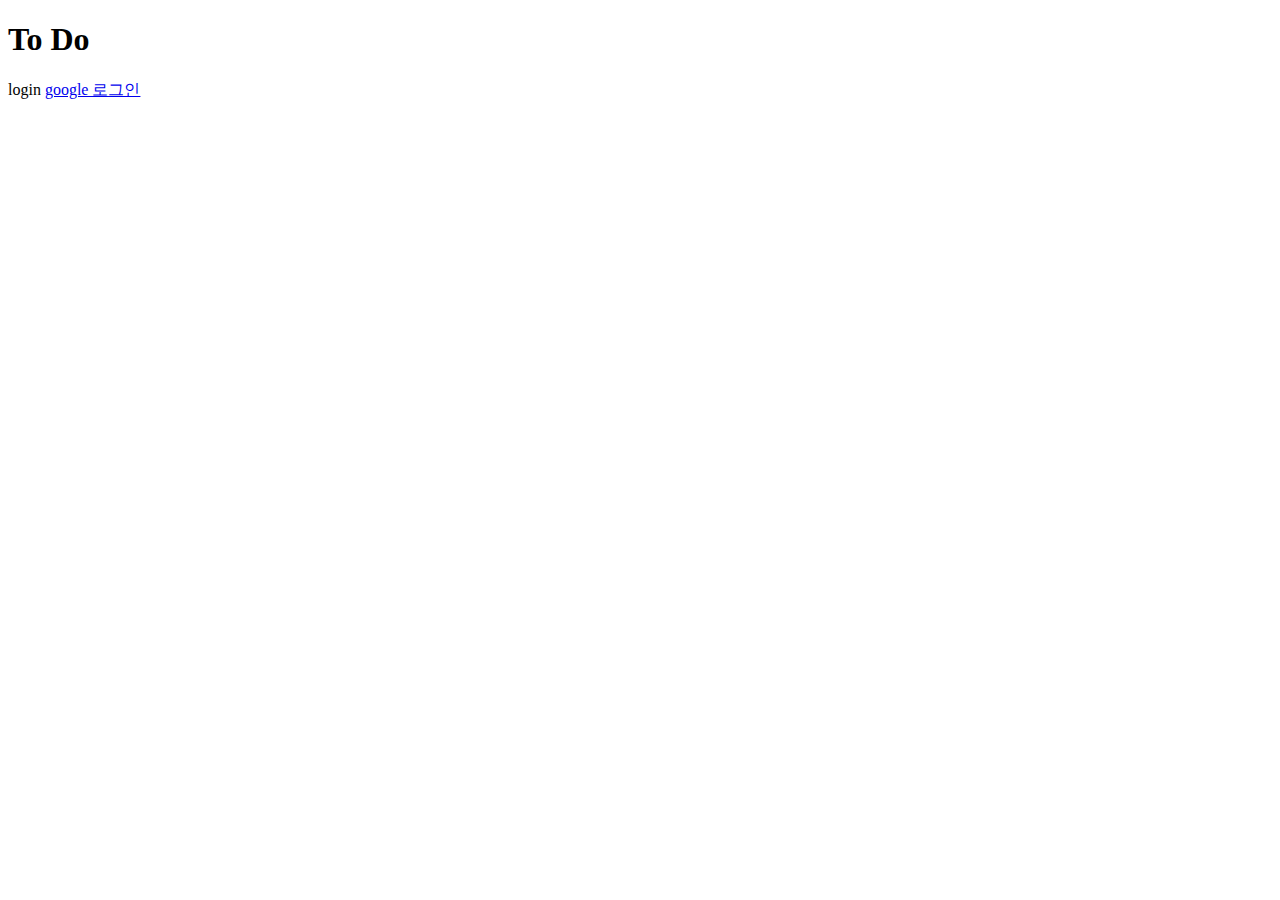
==== src/main/resources/templates/index.html @ d854842e "프론트 파일 추가" ====
<!DOCTYPE html>
<html>
<head>
	<meta name="viewport" content="width=device-width, initial-scale=1">
	<title>로그인</title>
	<meta charset="utf-8">
	<link href="https://fonts.googleapis.com/css?family=Noto+Sans+KR:100,300,400,500,700,900|Open+Sans+Condensed:300|Rock+Salt&display=swap" rel="stylesheet"> 
	<link rel="stylesheet" type="text/css" href="/css/login.css">
</head>
<body>
	<div id="container">
		<section>
			<div class="inner">
				<h1 class="logo">To Do</h1>
				<div class="loginbtn">
					<label>login</label>
					<a href="/login">google 로그인</a>
				</div>
			</div>
		</section>
	</div>
</body>
</html>
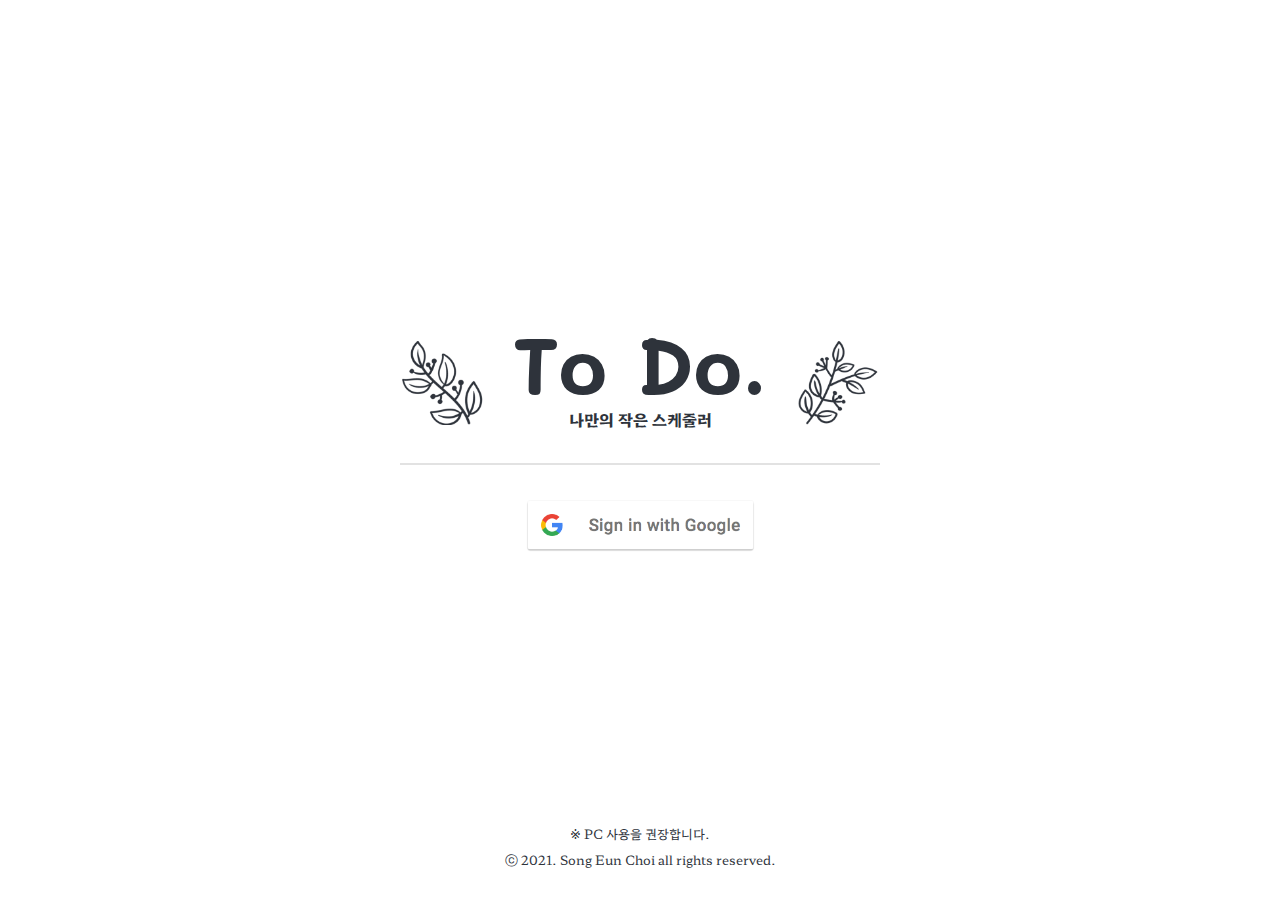
==== commit 9d69aeb8: "로그인 화면 디자인 수정" ====
--- a/src/main/resources/templates/index.html
+++ b/src/main/resources/templates/index.html
@@ -1,23 +1,36 @@
 <!DOCTYPE html>
-<html>
+<html xmlns:th="http://www.thymeleaf.org">
 <head>
 	<meta name="viewport" content="width=device-width, initial-scale=1">
-	<title>로그인</title>
+	<title>ToDo. | 로그인</title>
 	<meta charset="utf-8">
-	<link href="https://fonts.googleapis.com/css?family=Noto+Sans+KR:100,300,400,500,700,900|Open+Sans+Condensed:300|Rock+Salt&display=swap" rel="stylesheet"> 
-	<link rel="stylesheet" type="text/css" href="/css/login.css">
+	<link rel="preconnect" href="https://fonts.googleapis.com">
+	<link rel="preconnect" href="https://fonts.gstatic.com" crossorigin>
+	<link href="https://fonts.googleapis.com/css2?family=Hahmlet:wght@400&family=Mali:ital,wght@1,200&display=swap" rel="stylesheet">
+	<link rel="stylesheet" type="text/css" href="../static/css/login.css">
 </head>
 <body>
-	<div id="container">
-		<section>
-			<div class="inner">
-				<h1 class="logo">To Do</h1>
-				<div class="loginbtn">
-					<label>login</label>
-					<a href="/login">google 로그인</a>
-				</div>
-			</div>
-		</section>
+<div id="container">
+	<section id="section">
+		<h1 id="title_logo">To Do.</h1>
+		<h2>나만의 작은 스케줄러</h2>
+		<div id="loginBtn_group">
+			<label>login</label>
+			<a href="/login" id="loginBtn_google">google 로그인</a>
+		</div>
+	</section>
+	<div id="text_group">
+		<p>※ PC 사용을 권장합니다.</p>
+		<p id="copyright">ⓒ 2021. Song Eun Choi all rights reserved.</p>
 	</div>
+</div>
+<script th:if="${errorType != null}" th:inline="javascript">
+    let errorMsg = [[${errorType}]];
+    if (errorMsg === 'loginFail') {
+        alert('로그인 실패');
+    } else if (errorMsg === 'logout') {
+        alert('로그아웃 완료');
+    }
+</script>
 </body>
 </html>--- a/src/main/resources/static/css/login.css
+++ b/src/main/resources/static/css/login.css
@@ -0,0 +1,163 @@
+body{
+  max-width: 1920px;
+  display: table;
+  position: relative;
+  margin: 0 auto;
+  padding: 0;
+  overflow: hidden;
+  background-color: #fff;
+  font-family: 'Hahmlet', serif;
+  color: #2e333b;
+}
+#container{
+  display: table-cell;
+  vertical-align: middle;
+  width: 100vw;
+  height: 100vh;
+  position: relative;
+}
+#section{
+  max-width: 480px;
+  margin: 0 auto;
+  padding: 2em 2em;
+  background-color: #fff;
+  border-radius: 5px;
+  text-align: center;
+  animation: fadeIn 1.5s ease-in;
+}
+@keyframes fadeIn{
+  0%{
+    opacity: 0%;
+  }
+  100%{
+    opacity: 100%;
+  }
+}
+
+/* title -------------------------------------------------- */
+#title_logo{
+  margin: 0 auto;
+  padding: 0;
+  font-size: 5em;
+  font-family: 'Mali', cursive;
+  box-sizing: border-box;
+  position: relative;
+  height: 96px;
+}
+#title_logo::before{
+  content: "";
+  background: url(../img/title-ptn-left.png);
+  background-size: contain;
+  background-position: center center;
+  background-repeat: no-repeat;
+  width: 84px;
+  height: 84px;
+  display: inline-block;
+  position: absolute;
+  top: calc(75% - 42px);
+  left: 0;
+  z-index: 10;
+  animation: left 4s infinite;
+}
+@keyframes left{
+  0%{
+    transform: rotate(10deg);
+  }
+  50%{
+    transform: rotate(0deg);
+  }
+  100%{
+    transform: rotate(10deg);
+  }
+}
+#title_logo::after{
+  content: "";
+  background: url(../img/title-ptn-right.png);
+  background-size: contain;
+  background-position: center center;
+  background-repeat: no-repeat;
+  width: 84px;
+  height: 84px;
+  display: inline-block;
+  position: absolute;
+  top: calc(75% - 42px);
+  right: 0;
+  z-index: 10;
+  animation: right 4s infinite;
+}
+@keyframes right{
+  0%{
+    transform: rotate(10deg);
+  }
+  50%{
+    transform: rotate(0deg);
+  }
+  100%{
+    transform: rotate(10deg);
+  }
+}
+h2{
+  font-size: 1em;
+  margin: 0 auto;
+  padding-bottom: 2em;
+  border-bottom: 2px solid #e2e2e2;
+}
+
+/* login button -------------------------------------------------- */
+#loginBtn_group{
+  margin: 2em 0;
+  box-sizing: border-box;
+  animation: fadeIn 2.5s ease-in;
+}
+#loginBtn_group label{
+  display: none;
+}
+#loginBtn_google{
+  display: inline-block;
+  width: 240px;
+  height: 56px;
+  text-decoration: none;
+  background-image: url(../img/btn_google_signin_light_normal_web@2x.png);
+  background-position: center center;
+  background-size: contain;
+  background-repeat: no-repeat;
+  text-indent: -999%;
+  overflow: hidden;
+}
+#loginBtn_google:active{
+  background-image: url(../img/btn_google_signin_light_pressed_web@2x.png);
+}
+
+/* bottom texts -------------------------------------------------- */
+#text_group{
+  position: absolute;
+  text-align: center;
+  bottom: 0;
+  left: calc(50% - 140px);
+  width: 280px;
+  margin-bottom: 1.5em;
+}
+#text_group p{
+  font-size: 0.8em;
+  margin: 0 auto;
+  margin-bottom: 0.5em;
+}
+
+@media screen and (max-width:480px){
+  #title_logo{
+    font-size: 15vw;
+    height: auto;
+  }
+  #title_logo::before, #title_logo::after{
+    width: 20%;
+    position: absolute;
+    top: 20%;
+  }
+  h2{
+    font-size: 1em;
+    padding-bottom: 1em;
+  }
+  #loginBtn_group{
+    margin: 1em 0;
+  }
+}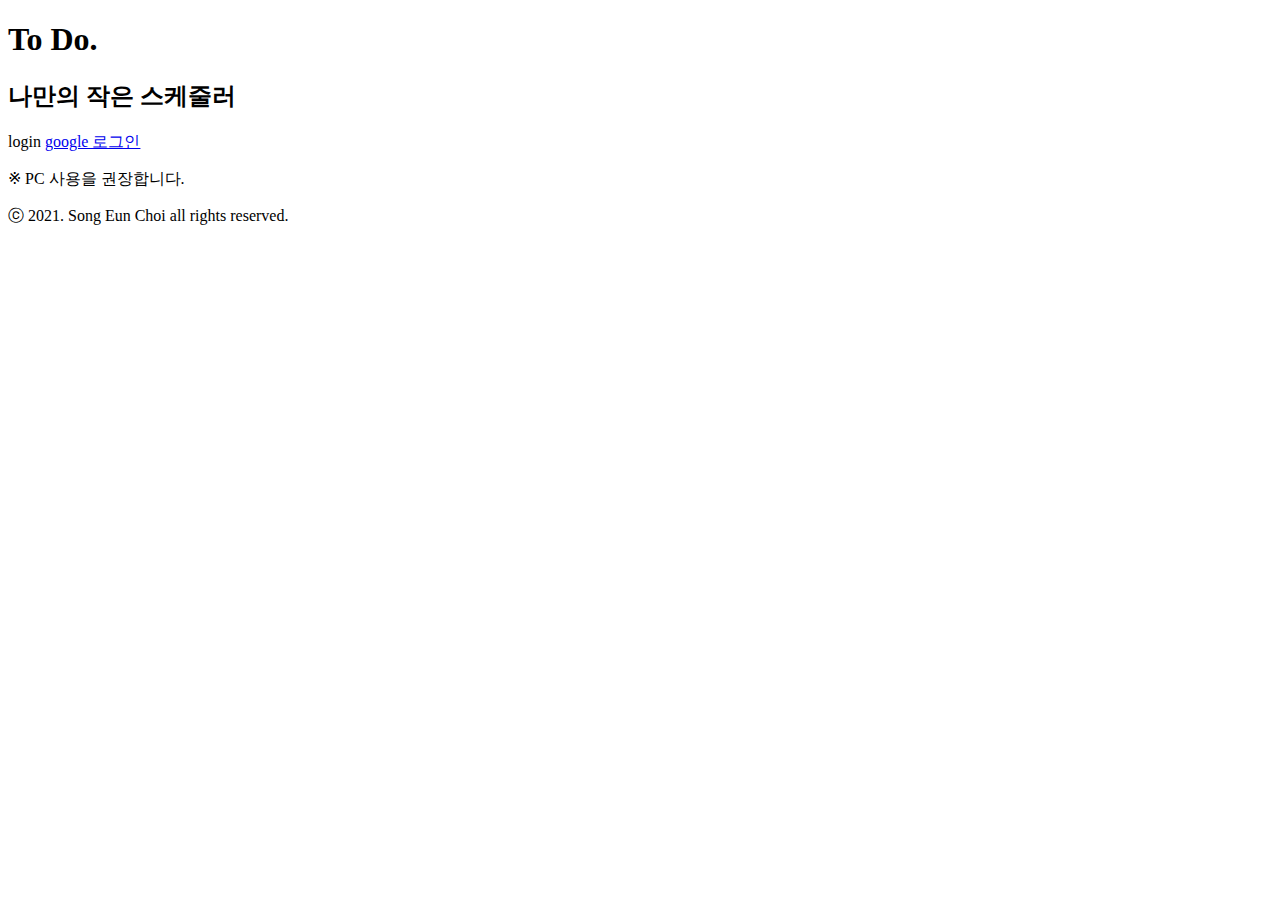
==== commit ec143694: "Resource 경로 보정" ====
--- a/src/main/resources/templates/index.html
+++ b/src/main/resources/templates/index.html
@@ -7,7 +7,7 @@
 	<link rel="preconnect" href="https://fonts.googleapis.com">
 	<link rel="preconnect" href="https://fonts.gstatic.com" crossorigin>
 	<link href="https://fonts.googleapis.com/css2?family=Hahmlet:wght@400&family=Mali:ital,wght@1,200&display=swap" rel="stylesheet">
-	<link rel="stylesheet" type="text/css" href="../static/css/login.css">
+	<link rel="stylesheet" type="text/css" href="/css/login.css">
 </head>
 <body>
 <div id="container">
